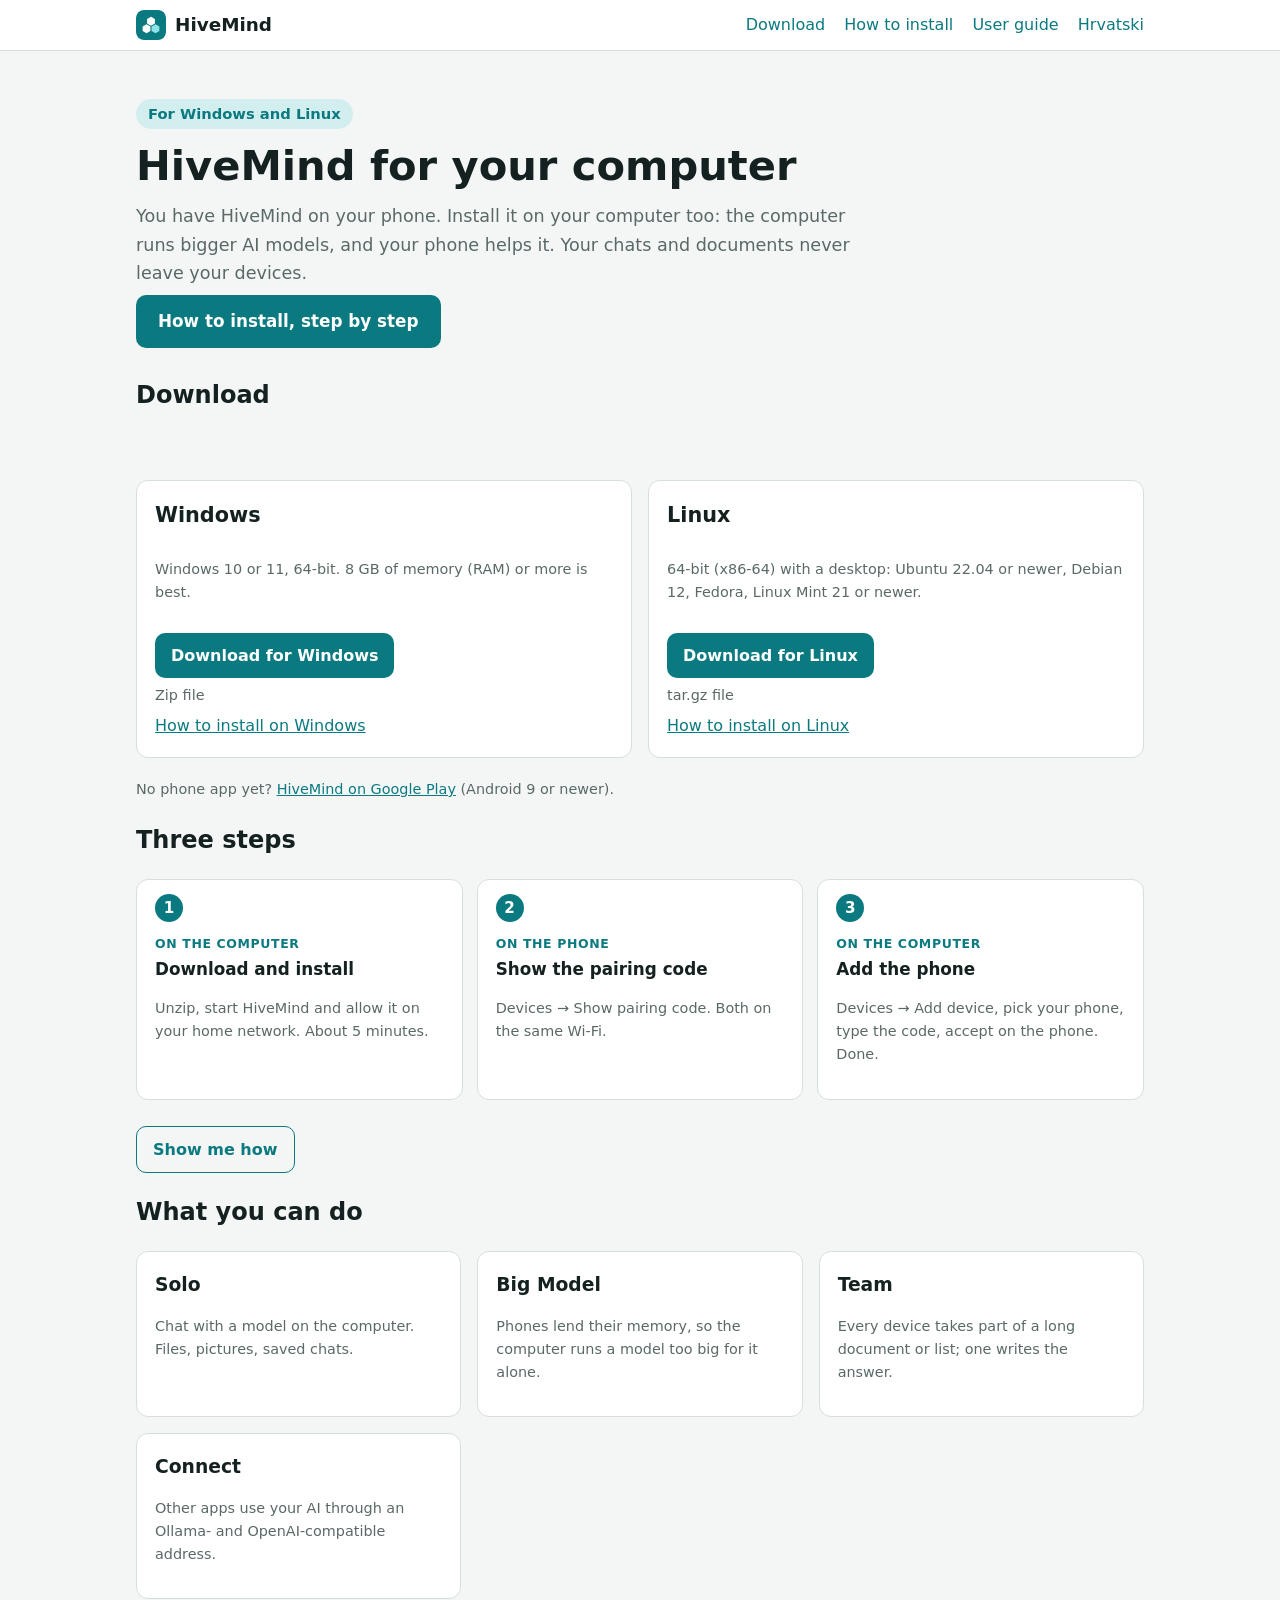
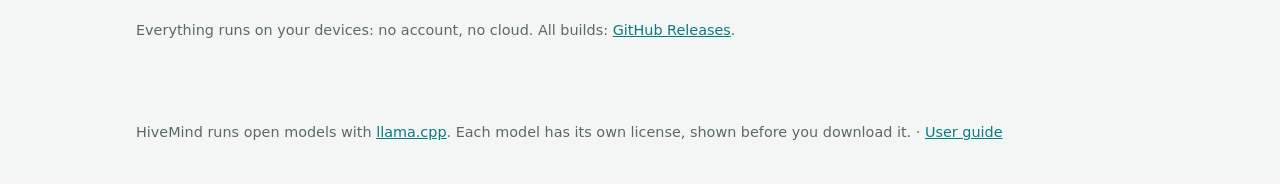
==== index.html @ 81e6e8fe "Website 2026-11-15 11:13 Co-Authored-By: Claude Opus 5.5 <noreply@anthropic.com>" ====
<!doctype html>
<html lang="en" data-repo="kreso19052026/hivemind-apps">
<head>
  <meta charset="utf-8">
  <meta name="viewport" content="width=device-width, initial-scale=1">
  <title>HiveMind for your computer</title>
  <meta name="description" content="Download HiveMind for Windows or Linux and use it together with your phone. Step-by-step install guide.">
  <link rel="icon" href="img/icon.svg" type="image/svg+xml">
  <link rel="icon" href="img/icon.png" type="image/png">
  <link rel="stylesheet" href="style.css">
</head>
<body>
<header class="top"><div class="in">
  <a class="brand" href="./"><img src="img/icon.svg" alt="">HiveMind</a>
  <nav>
    <a href="#download">Download</a>
    <a href="install.html">How to install</a>
    <a href="guide.html">User guide</a>
    <a href="hr/" lang="hr">Hrvatski</a>
  </nav>
</div></header>

<main>
  <div class="hero">
    <span class="tag">For Windows and Linux</span>
    <h1>HiveMind for your computer</h1>
    <p>You have HiveMind on your phone. Install it on your computer too: the computer runs bigger AI models, and your phone helps it. Your chats and documents never leave your devices.</p>
    <p><a class="btn big" href="install.html">How to install, step by step</a></p>
  </div>

  <h2 id="download">Download</h2>
  <p id="release" class="muted"></p>
  <div class="grid">
    <div class="card os-card">
      <h3>Windows</h3>
      <p class="muted small">Windows 10 or 11, 64-bit. 8 GB of memory (RAM) or more is best.</p>
      <a class="btn" href="https://github.com/kreso19052026/hivemind-apps/releases/latest/download/HiveMind-windows-x64.zip">Download for Windows</a>
      <span class="muted small">Zip file <span data-size="HiveMind-windows-x64.zip"></span></span>
      <a href="install.html#windows">How to install on Windows</a>
    </div>
    <div class="card os-card">
      <h3>Linux</h3>
      <p class="muted small">64-bit (x86-64) with a desktop: Ubuntu 22.04 or newer, Debian 12, Fedora, Linux Mint 21 or newer.</p>
      <a class="btn" href="https://github.com/kreso19052026/hivemind-apps/releases/latest/download/HiveMind-linux-x64.tar.gz">Download for Linux</a>
      <span class="muted small">tar.gz file <span data-size="HiveMind-linux-x64.tar.gz"></span></span>
      <a href="install.html#linux">How to install on Linux</a>
    </div>
  </div>
  <p class="small muted">No phone app yet? <a href="https://play.google.com/store/apps/details?id=dev.hivemind.hivemind">HiveMind on Google Play</a> (Android 9 or newer).</p>

  <h2>Three steps</h2>
  <div class="flow">
    <div class="card"><span class="where">On the computer</span><h3>Download and install</h3><p class="muted small">Unzip, start HiveMind and allow it on your home network. About 5 minutes.</p></div>
    <div class="card"><span class="where">On the phone</span><h3>Show the pairing code</h3><p class="muted small">Devices → Show pairing code. Both on the same Wi‑Fi.</p></div>
    <div class="card"><span class="where">On the computer</span><h3>Add the phone</h3><p class="muted small">Devices → Add device, pick your phone, type the code, accept on the phone. Done.</p></div>
  </div>
  <p><a class="btn secondary" href="install.html">Show me how</a></p>

  <h2>What you can do</h2>
  <div class="grid">
    <div class="card"><h3>Solo</h3><p class="muted small">Chat with a model on the computer. Files, pictures, saved chats.</p></div>
    <div class="card"><h3>Big Model</h3><p class="muted small">Phones lend their memory, so the computer runs a model too big for it alone.</p></div>
    <div class="card"><h3>Team</h3><p class="muted small">Every device takes part of a long document or list; one writes the answer.</p></div>
    <div class="card"><h3>Connect</h3><p class="muted small">Other apps use your AI through an Ollama- and OpenAI-compatible address.</p></div>
  </div>
  <p class="small muted">Everything runs on your devices: no account, no cloud. All builds: <a href="https://github.com/kreso19052026/hivemind-apps/releases">GitHub Releases</a>.</p>
</main>
<footer>HiveMind runs open models with <a href="https://github.com/ggml-org/llama.cpp">llama.cpp</a>. Each model has its own license, shown before you download it. · <a href="guide.html">User guide</a></footer>
<script src="app.js"></script>
</body>
</html>
---- style.css ----
/* HiveMind website: downloads, "How to install" and the user guide (GitHub Pages). Colors as in the app. */
:root {
  --page: #f4f6f6;
  --card: #ffffff;
  --card2: #eef2f2;
  --line: #d6dedf;
  --text: #142120;
  --muted: #5a6968;
  --accent: #0b7a80;
  --accent-soft: #d3eeef;
  --warn: #a8670a;
  --ok: #21844c;
  --on-accent: #ffffff;
  --shadow: 0 2px 12px rgba(20, 33, 32, .10);
}
@media (prefers-color-scheme: dark) {
  :root {
    --page: #111919;
    --card: #182221;
    --card2: #1e2a29;
    --line: #2a3938;
    --text: #e6eeed;
    --muted: #91a3a1;
    --accent: #3cc3c8;
    --accent-soft: #143a3c;
    --warn: #e6a23a;
    --ok: #4bc17e;
    --on-accent: #0b1414;
    --shadow: 0 2px 12px rgba(0, 0, 0, .45);
  }
}
* { box-sizing: border-box; }
html { scroll-behavior: smooth; }
body {
  margin: 0;
  background: var(--page);
  color: var(--text);
  font: 16px/1.6 system-ui, -apple-system, "Segoe UI", Roboto, "Noto Sans", sans-serif;
}
a { color: var(--accent); }
header.top {
  position: sticky; top: 0; z-index: 2;
  background: var(--card); border-bottom: 1px solid var(--line);
}
header.top .in { max-width: 1040px; margin: 0 auto; padding: 10px 16px; display: flex; gap: 16px; align-items: center; flex-wrap: wrap; }
header.top .brand { font-weight: 700; font-size: 1.15rem; color: var(--text); text-decoration: none; margin-right: auto; }
header.top nav a { text-decoration: none; margin-left: 14px; font-weight: 500; }
main { max-width: 1040px; margin: 0 auto; padding: 24px 16px 64px; }
.hero { padding: 24px 0 8px; }
.hero h1 { font-size: clamp(1.8rem, 4vw, 2.6rem); line-height: 1.2; margin: 0 0 12px; }
.hero p { font-size: 1.1rem; color: var(--muted); max-width: 720px; margin: 0; }
.grid { display: grid; gap: 16px; grid-template-columns: repeat(auto-fit, minmax(280px, 1fr)); margin: 20px 0; }
.card { background: var(--card); border: 1px solid var(--line); border-radius: 12px; padding: 18px; }
.card h3 { margin: 0 0 6px; }
.muted { color: var(--muted); }
.small { font-size: .9rem; }
.btn {
  display: inline-block; background: var(--accent); color: var(--on-accent); text-decoration: none;
  padding: 10px 16px; border-radius: 10px; font-weight: 600; margin: 8px 8px 0 0;
}
.btn.big { padding: 13px 22px; font-size: 1.05rem; }
.btn.secondary { background: transparent; color: var(--accent); border: 1px solid var(--accent); }
.note { background: var(--accent-soft); border-radius: 10px; padding: 12px 14px; margin: 14px 0; }
.warn { border-left: 4px solid var(--warn); background: var(--card2); border-radius: 6px; padding: 10px 14px; margin: 14px 0; }
ol, ul { padding-left: 1.3rem; }
li { margin: 4px 0; }
code, kbd { background: var(--card2); border: 1px solid var(--line); border-radius: 5px; padding: 1px 5px; font-size: .92em; }
.guide { display: grid; grid-template-columns: 230px 1fr; gap: 28px; }
.guide aside { position: sticky; top: 70px; align-self: start; font-size: .95rem; }
.guide aside a { display: block; text-decoration: none; padding: 4px 0; color: var(--muted); }
.guide aside a:hover { color: var(--accent); }
.guide section { scroll-margin-top: 70px; padding-bottom: 8px; border-bottom: 1px solid var(--line); margin-bottom: 20px; }
.guide h2 { margin-top: 8px; }
@media (max-width: 760px) {
  .guide { grid-template-columns: 1fr; }
  .guide aside { position: static; }
  header.top nav a { margin-left: 0; margin-right: 12px; }
}
footer { max-width: 1040px; margin: 0 auto; padding: 0 16px 40px; color: var(--muted); font-size: .9rem; }
#release { min-height: 1.6em; }

/* ---- brand, language switch */
header.top .brand { display: inline-flex; align-items: center; gap: 9px; }
header.top .brand img { width: 30px; height: 30px; border-radius: 8px; }
img { max-width: 100%; height: auto; }

/* ---- start page */
.hero .tag { display: inline-block; font-weight: 600; color: var(--accent); background: var(--accent-soft); border-radius: 999px; padding: 3px 12px; margin-bottom: 12px; font-size: .92rem; }
.os-card { display: flex; flex-direction: column; gap: 6px; }
.os-card h3 { font-size: 1.3rem; }
.os-card .btn { align-self: flex-start; }
.flow { display: grid; gap: 14px; grid-template-columns: repeat(auto-fit, minmax(210px, 1fr)); margin: 18px 0; counter-reset: flow; }
.flow .card { position: relative; padding-top: 50px; }
.flow .card::before {
  counter-increment: flow; content: counter(flow); position: absolute; left: 18px; top: 14px;
  width: 28px; height: 28px; border-radius: 50%; background: var(--accent); color: var(--on-accent);
  display: grid; place-items: center; font-weight: 700; font-size: .95rem;
}
.flow .card h3 { font-size: 1.05rem; }
.where { font-size: .78rem; font-weight: 700; letter-spacing: .05em; text-transform: uppercase; color: var(--accent); }

/* ---- "How to install" */
.tabs { display: flex; gap: 8px; flex-wrap: wrap; margin: 18px 0 6px; }
.tabs a {
  text-decoration: none; font-weight: 600; padding: 8px 16px; border-radius: 999px;
  border: 1px solid var(--line); background: var(--card); color: var(--text);
}
.tabs a:hover { border-color: var(--accent); color: var(--accent); }
.part { background: var(--card); border: 1px solid var(--line); border-radius: 14px; padding: 6px 22px 14px; margin: 22px 0; scroll-margin-top: 70px; }
.part > h2 { display: flex; align-items: center; gap: 10px; flex-wrap: wrap; }
.part > h2 .muted { font-size: .95rem; font-weight: 500; }
ol.steps { list-style: none; padding: 0; margin: 0; counter-reset: step; }
ol.steps > li { position: relative; padding: 14px 0 14px 50px; border-top: 1px solid var(--line); margin: 0; }
ol.steps > li:first-child { border-top: 0; }
ol.steps > li::before {
  counter-increment: step; content: counter(step); position: absolute; left: 0; top: 14px;
  width: 34px; height: 34px; border-radius: 50%; background: var(--accent); color: var(--on-accent);
  display: grid; place-items: center; font-weight: 700;
}
ol.steps h3 { margin: 4px 0 6px; font-size: 1.08rem; }
ol.steps p { margin: 6px 0; }
.ui { font-weight: 600; white-space: nowrap; background: var(--card2); border: 1px solid var(--line); border-radius: 6px; padding: 0 6px; }
.who { display: inline-block; font-size: .74rem; font-weight: 700; letter-spacing: .05em; text-transform: uppercase; padding: 2px 9px; border-radius: 999px; margin-right: 6px; vertical-align: 2px; }
.who.phone { background: var(--accent-soft); color: var(--accent); }
.who.pc { background: var(--card2); color: var(--text); border: 1px solid var(--line); }
.shots { display: flex; gap: 16px; flex-wrap: wrap; align-items: flex-start; margin: 10px 0 4px; }
.shot { display: block; border: 1px solid var(--line); box-shadow: var(--shadow); background: #fff; }
.shot.phone { width: 260px; border-radius: 22px; }
.shot.pc { width: 100%; max-width: 720px; border-radius: 10px; }
figure { margin: 10px 0; }
figcaption { color: var(--muted); font-size: .88rem; margin-top: 6px; }
.box { background: var(--card2); border-radius: 10px; padding: 12px 14px; margin: 10px 0; }
.box b:first-child { display: block; margin-bottom: 2px; }
details { background: var(--card); border: 1px solid var(--line); border-radius: 10px; padding: 10px 14px; margin: 10px 0; }
details summary { cursor: pointer; font-weight: 600; }
details[open] summary { margin-bottom: 6px; }
pre { background: var(--card2); border: 1px solid var(--line); border-radius: 8px; padding: 10px 12px; overflow-x: auto; font-size: .92em; }
pre code { background: none; border: 0; padding: 0; }
@media (max-width: 760px) {
  .part { padding: 4px 14px 10px; }
  ol.steps > li { padding-left: 44px; }
  .shot.phone { width: 220px; }
}
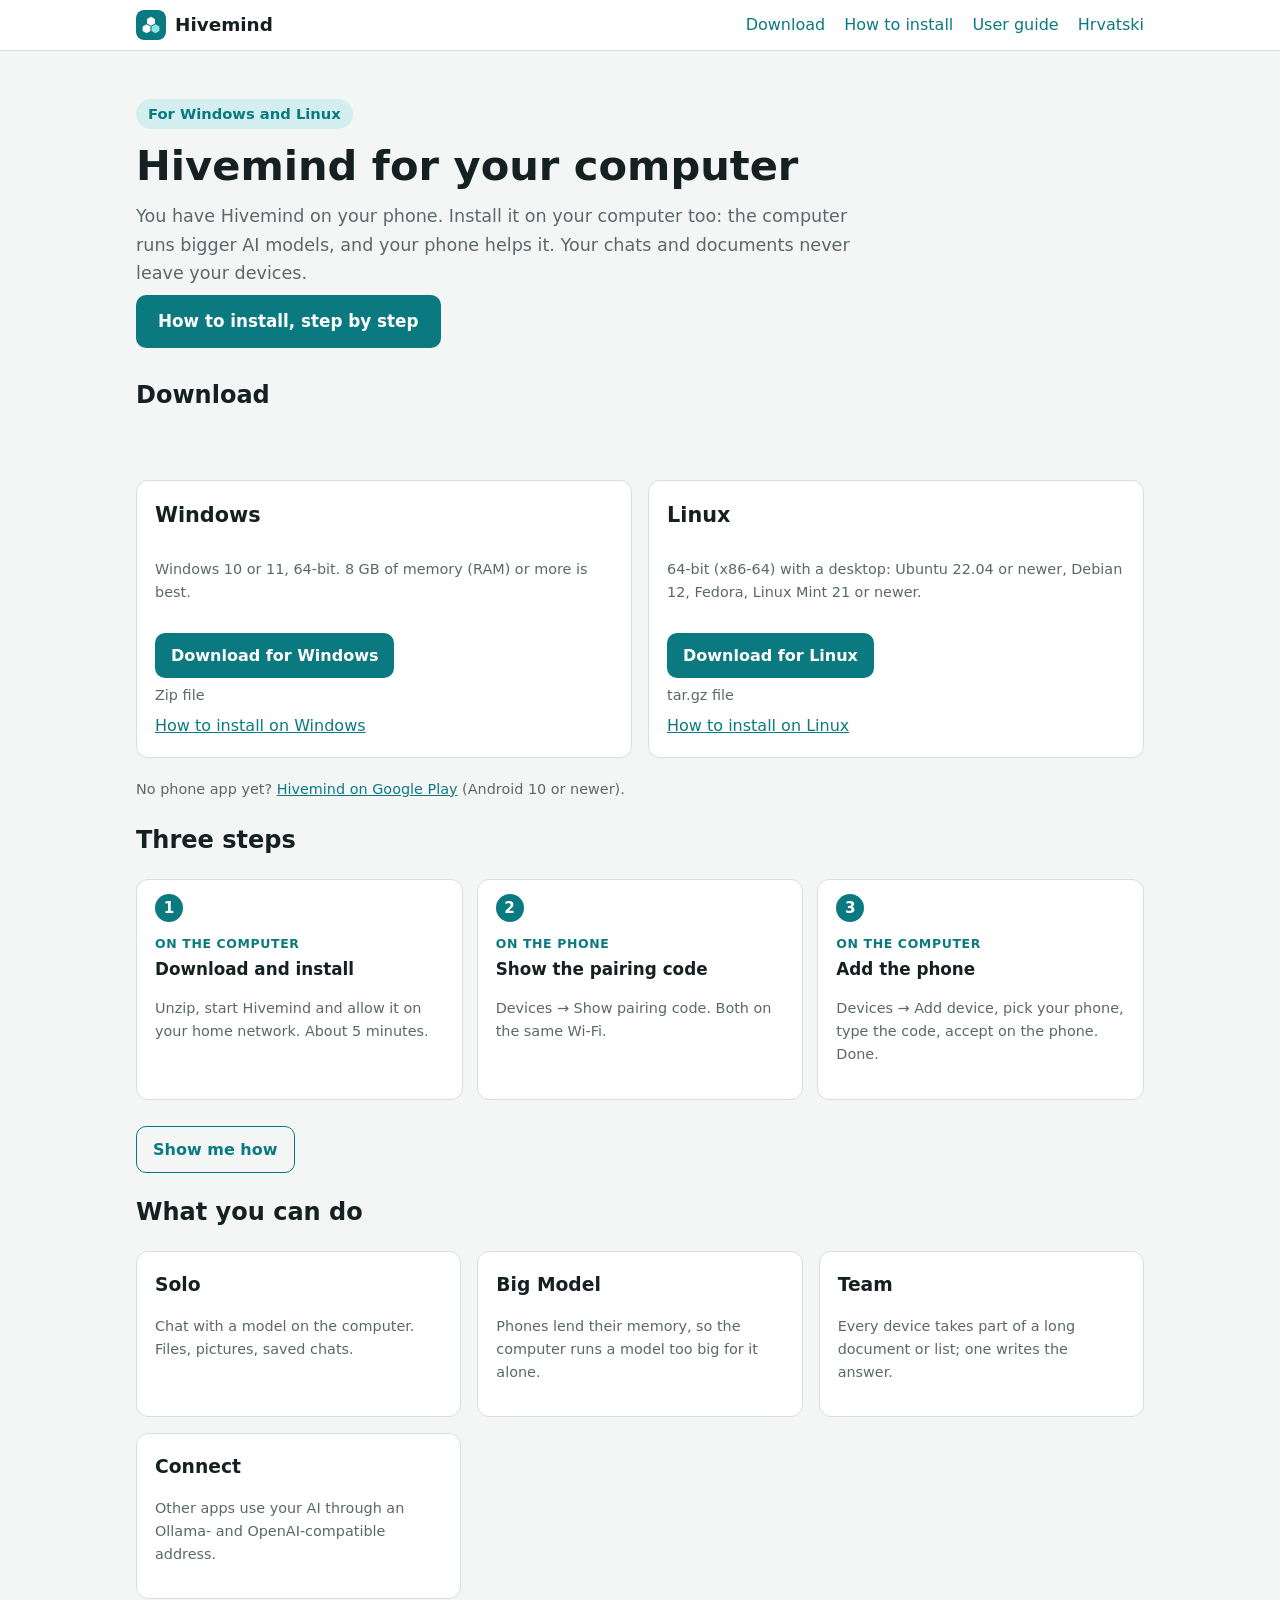
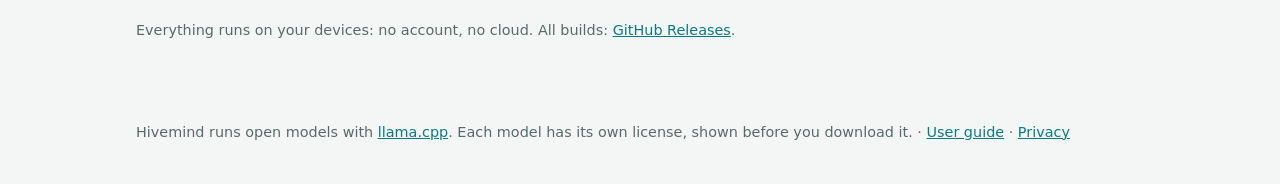
==== commit 2b7fccfd: "Website 2026-11-15 16:31 Co-Authored-By: Claude Opus 5.5 <noreply@anthropic.com>" ====
--- a/index.html
+++ b/index.html
@@ -3,15 +3,15 @@
 <head>
   <meta charset="utf-8">
   <meta name="viewport" content="width=device-width, initial-scale=1">
-  <title>HiveMind for your computer</title>
-  <meta name="description" content="Download HiveMind for Windows or Linux and use it together with your phone. Step-by-step install guide.">
+  <title>Hivemind for your computer</title>
+  <meta name="description" content="Download Hivemind for Windows or Linux and use it together with your phone. Step-by-step install guide.">
   <link rel="icon" href="img/icon.svg" type="image/svg+xml">
   <link rel="icon" href="img/icon.png" type="image/png">
   <link rel="stylesheet" href="style.css">
 </head>
 <body>
 <header class="top"><div class="in">
-  <a class="brand" href="./"><img src="img/icon.svg" alt="">HiveMind</a>
+  <a class="brand" href="./"><img src="img/icon.svg" alt="">Hivemind</a>
   <nav>
     <a href="#download">Download</a>
     <a href="install.html">How to install</a>
@@ -23,8 +23,8 @@
 <main>
   <div class="hero">
     <span class="tag">For Windows and Linux</span>
-    <h1>HiveMind for your computer</h1>
-    <p>You have HiveMind on your phone. Install it on your computer too: the computer runs bigger AI models, and your phone helps it. Your chats and documents never leave your devices.</p>
+    <h1>Hivemind for your computer</h1>
+    <p>You have Hivemind on your phone. Install it on your computer too: the computer runs bigger AI models, and your phone helps it. Your chats and documents never leave your devices.</p>
     <p><a class="btn big" href="install.html">How to install, step by step</a></p>
   </div>
 
@@ -46,11 +46,11 @@
       <a href="install.html#linux">How to install on Linux</a>
     </div>
   </div>
-  <p class="small muted">No phone app yet? <a href="https://play.google.com/store/apps/details?id=dev.hivemind.hivemind">HiveMind on Google Play</a> (Android 9 or newer).</p>
+  <p class="small muted">No phone app yet? <a href="https://play.google.com/store/apps/details?id=com.kozotechnology.hivemind">Hivemind on Google Play</a> (Android 10 or newer).</p>
 
   <h2>Three steps</h2>
   <div class="flow">
-    <div class="card"><span class="where">On the computer</span><h3>Download and install</h3><p class="muted small">Unzip, start HiveMind and allow it on your home network. About 5 minutes.</p></div>
+    <div class="card"><span class="where">On the computer</span><h3>Download and install</h3><p class="muted small">Unzip, start Hivemind and allow it on your home network. About 5 minutes.</p></div>
     <div class="card"><span class="where">On the phone</span><h3>Show the pairing code</h3><p class="muted small">Devices → Show pairing code. Both on the same Wi‑Fi.</p></div>
     <div class="card"><span class="where">On the computer</span><h3>Add the phone</h3><p class="muted small">Devices → Add device, pick your phone, type the code, accept on the phone. Done.</p></div>
   </div>
@@ -65,7 +65,7 @@
   </div>
   <p class="small muted">Everything runs on your devices: no account, no cloud. All builds: <a href="https://github.com/kreso19052026/hivemind-apps/releases">GitHub Releases</a>.</p>
 </main>
-<footer>HiveMind runs open models with <a href="https://github.com/ggml-org/llama.cpp">llama.cpp</a>. Each model has its own license, shown before you download it. · <a href="guide.html">User guide</a></footer>
+<footer>Hivemind runs open models with <a href="https://github.com/ggml-org/llama.cpp">llama.cpp</a>. Each model has its own license, shown before you download it. · <a href="guide.html">User guide</a> · <a href="privacy.html">Privacy</a></footer>
 <script src="app.js"></script>
 </body>
 </html>
--- a/style.css
+++ b/style.css
@@ -1,4 +1,4 @@
-/* HiveMind website: downloads, "How to install" and the user guide (GitHub Pages). Colors as in the app. */
+/* Hivemind website: downloads, "How to install" and the user guide (GitHub Pages). Colors as in the app. */
 :root {
   --page: #f4f6f6;
   --card: #ffffff;
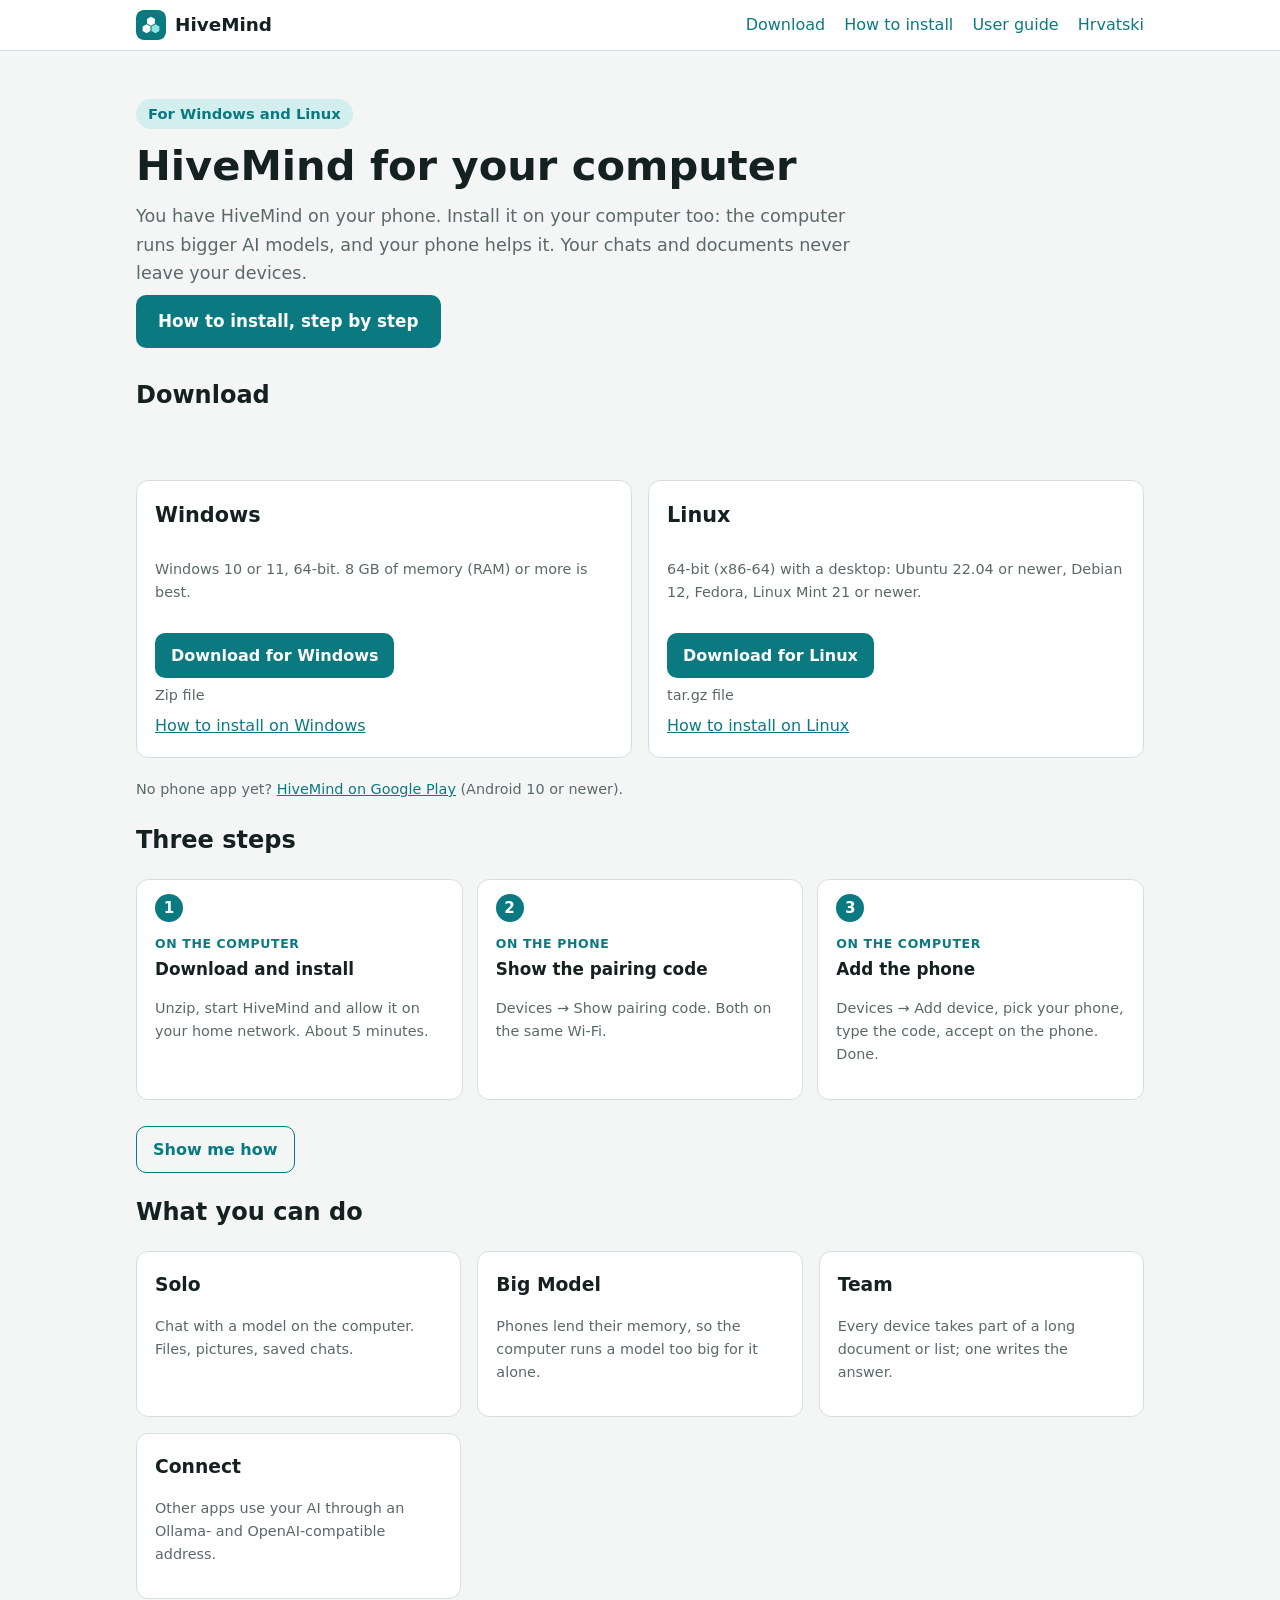
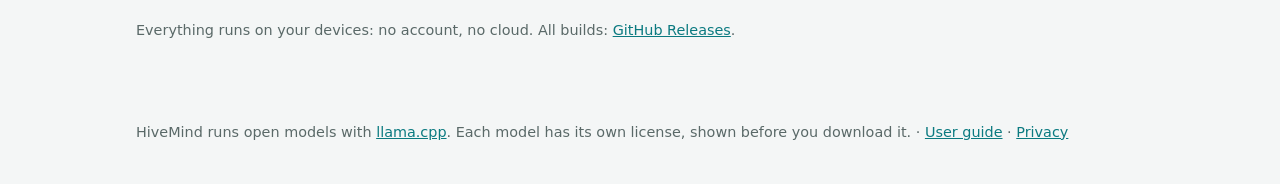
==== commit 46f7e466: "Website 2026-11-17 14:47 Co-Authored-By: Claude Opus 5.5 <noreply@anthropic.com>" ====
--- a/index.html
+++ b/index.html
@@ -3,15 +3,15 @@
 <head>
   <meta charset="utf-8">
   <meta name="viewport" content="width=device-width, initial-scale=1">
-  <title>Hivemind for your computer</title>
-  <meta name="description" content="Download Hivemind for Windows or Linux and use it together with your phone. Step-by-step install guide.">
+  <title>HiveMind for your computer</title>
+  <meta name="description" content="Download HiveMind for Windows or Linux and use it together with your phone. Step-by-step install guide.">
   <link rel="icon" href="img/icon.svg" type="image/svg+xml">
   <link rel="icon" href="img/icon.png" type="image/png">
   <link rel="stylesheet" href="style.css">
 </head>
 <body>
 <header class="top"><div class="in">
-  <a class="brand" href="./"><img src="img/icon.svg" alt="">Hivemind</a>
+  <a class="brand" href="./"><img src="img/icon.svg" alt="">HiveMind</a>
   <nav>
     <a href="#download">Download</a>
     <a href="install.html">How to install</a>
@@ -23,8 +23,8 @@
 <main>
   <div class="hero">
     <span class="tag">For Windows and Linux</span>
-    <h1>Hivemind for your computer</h1>
-    <p>You have Hivemind on your phone. Install it on your computer too: the computer runs bigger AI models, and your phone helps it. Your chats and documents never leave your devices.</p>
+    <h1>HiveMind for your computer</h1>
+    <p>You have HiveMind on your phone. Install it on your computer too: the computer runs bigger AI models, and your phone helps it. Your chats and documents never leave your devices.</p>
     <p><a class="btn big" href="install.html">How to install, step by step</a></p>
   </div>
 
@@ -46,11 +46,11 @@
       <a href="install.html#linux">How to install on Linux</a>
     </div>
   </div>
-  <p class="small muted">No phone app yet? <a href="https://play.google.com/store/apps/details?id=com.kozotechnology.hivemind">Hivemind on Google Play</a> (Android 10 or newer).</p>
+  <p class="small muted">No phone app yet? <a href="https://play.google.com/store/apps/details?id=com.kozotechnology.hivemind">HiveMind on Google Play</a> (Android 10 or newer).</p>
 
   <h2>Three steps</h2>
   <div class="flow">
-    <div class="card"><span class="where">On the computer</span><h3>Download and install</h3><p class="muted small">Unzip, start Hivemind and allow it on your home network. About 5 minutes.</p></div>
+    <div class="card"><span class="where">On the computer</span><h3>Download and install</h3><p class="muted small">Unzip, start HiveMind and allow it on your home network. About 5 minutes.</p></div>
     <div class="card"><span class="where">On the phone</span><h3>Show the pairing code</h3><p class="muted small">Devices → Show pairing code. Both on the same Wi‑Fi.</p></div>
     <div class="card"><span class="where">On the computer</span><h3>Add the phone</h3><p class="muted small">Devices → Add device, pick your phone, type the code, accept on the phone. Done.</p></div>
   </div>
@@ -65,7 +65,7 @@
   </div>
   <p class="small muted">Everything runs on your devices: no account, no cloud. All builds: <a href="https://github.com/kreso19052026/hivemind-apps/releases">GitHub Releases</a>.</p>
 </main>
-<footer>Hivemind runs open models with <a href="https://github.com/ggml-org/llama.cpp">llama.cpp</a>. Each model has its own license, shown before you download it. · <a href="guide.html">User guide</a> · <a href="privacy.html">Privacy</a></footer>
+<footer>HiveMind runs open models with <a href="https://github.com/ggml-org/llama.cpp">llama.cpp</a>. Each model has its own license, shown before you download it. · <a href="guide.html">User guide</a> · <a href="privacy.html">Privacy</a></footer>
 <script src="app.js"></script>
 </body>
 </html>
--- a/style.css
+++ b/style.css
@@ -1,4 +1,4 @@
-/* Hivemind website: downloads, "How to install" and the user guide (GitHub Pages). Colors as in the app. */
+/* HiveMind website: downloads, "How to install" and the user guide (GitHub Pages). Colors as in the app. */
 :root {
   --page: #f4f6f6;
   --card: #ffffff;
